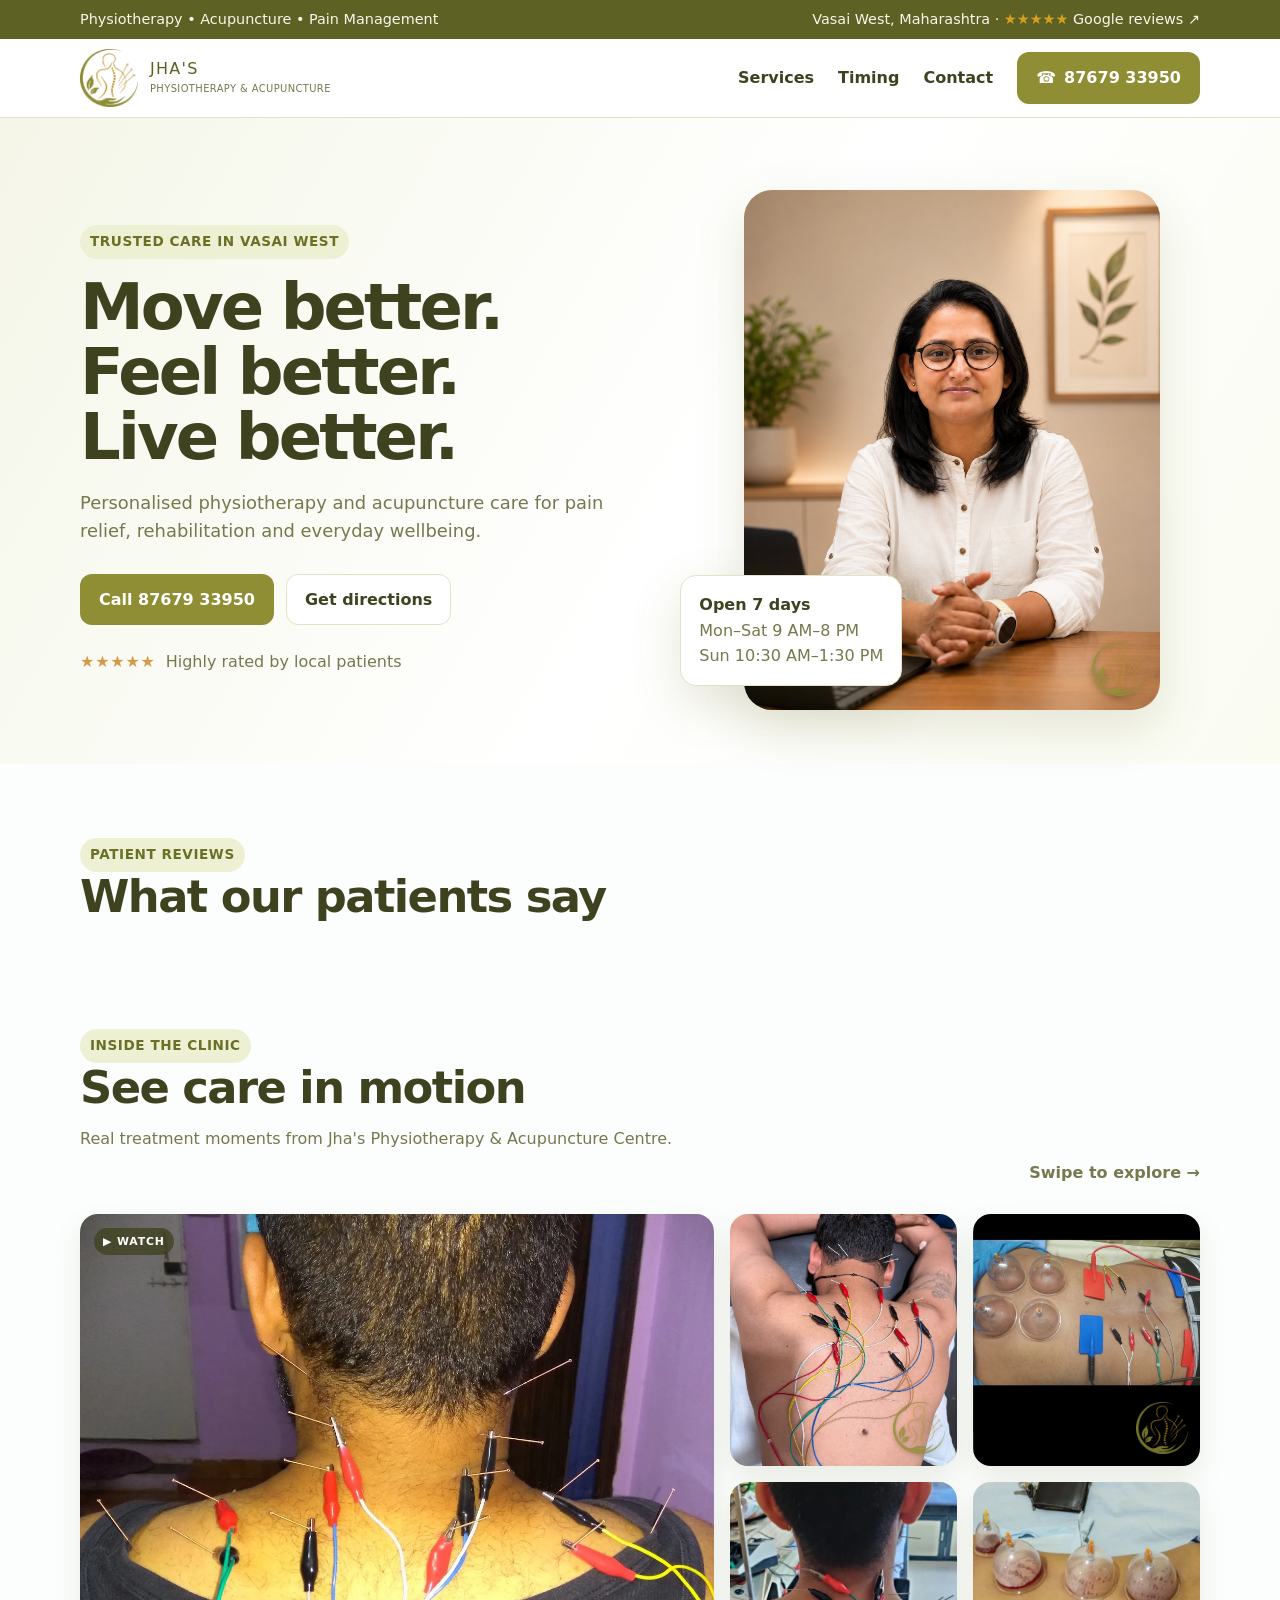
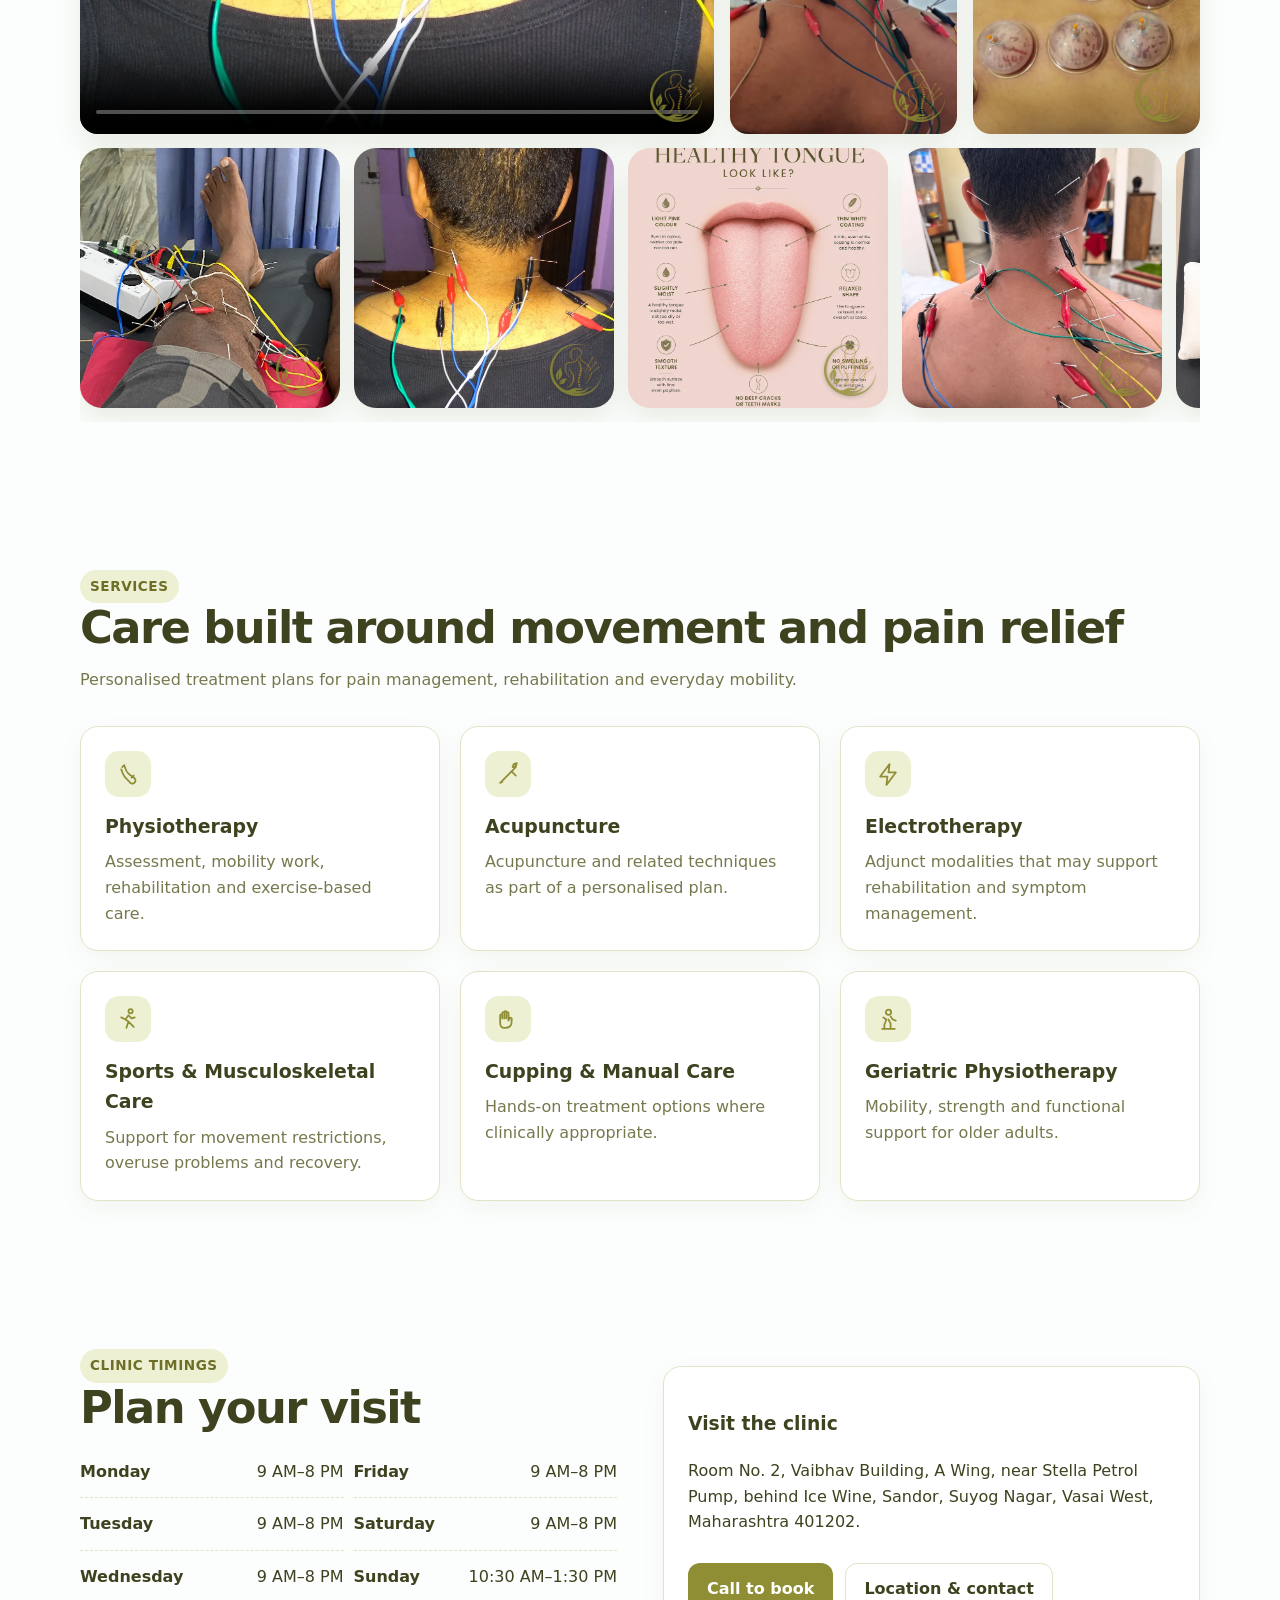
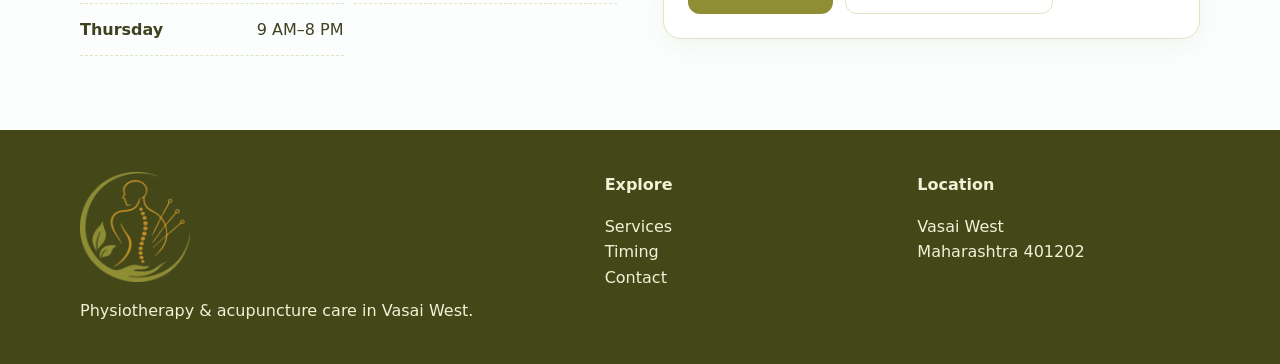
==== index.html @ 12ed9c81 "genesis" ====
<!doctype html><html lang="en"><head><meta charset="utf-8"><meta name="viewport" content="width=device-width,initial-scale=1"><title>Jha's Physiotherapy & Acupuncture Centre | Vasai West</title><meta name="description" content="Physiotherapy, acupuncture and pain management care in Vasai West."><link rel="icon" href="assets/jha-logo.png"><link rel="stylesheet" href="assets/styles.css"><style>@keyframes phone-pulse{0%,100%{transform:scale(1) rotate(0)}50%{transform:scale(1.12) rotate(-8deg)}}.call-icon{display:inline-block;animation:phone-pulse 1.8s ease-in-out infinite}</style></head><body>
<div class="topbar"><div class="container"><span>Physiotherapy • Acupuncture • Pain Management</span><span>Vasai West, Maharashtra · <a href="https://www.google.com/maps/search/?api=1&query=Jha%27s+Physiotherapy+%26+Acupuncture+Centre%2C+Vasai+West" target="_blank" rel="noopener" aria-label="Read live Google reviews"><b style="color:#d6a01f">★★★★★</b> Google reviews ↗</a></span></div></div><header class="nav"><div class="container"><a class="brand" href="index.html"><img src="assets/jha-logo.png" alt="Jha's Physiotherapy & Acupuncture Centre"><span>JHA'S<br><small>PHYSIOTHERAPY & ACUPUNCTURE</small></span></a><nav><a href="#services">Services</a><a href="#hours">Timing</a><a href="contact.html">Contact</a><a class="btn primary" href="tel:+918767933950" aria-label="Call 87679 33950"><span class="call-icon" aria-hidden="true">☎</span> 87679 33950</a></nav></div></header>
<main><section class="hero"><div class="container hero-grid"><div><span class="eyebrow">Trusted care in Vasai West</span><h1>Move better.<br>Feel better.<br>Live better.</h1><p>Personalised physiotherapy and acupuncture care for pain relief, rehabilitation and everyday wellbeing.</p><div class="actions"><a class="btn primary" href="tel:+918767933950">Call 87679 33950</a><a class="btn secondary" href="https://www.google.com/maps/dir/?api=1&destination=Jha%27s+Physiotherapy+%26+Acupuncture+Centre%2C+Vasai+West" target="_blank" rel="noopener">Get directions</a></div><div class="rating"><strong>★★★★★</strong><span>Highly rated by local patients</span></div></div><div class="hero-media"><div class="media-frame"><img src="assets/founder.webp" alt="Founder of Jha's Physiotherapy & Acupuncture Centre" style="width:100%;height:520px;object-fit:cover;border-radius:28px;box-shadow:var(--shadow)"><img class="watermark" src="assets/jha-logo.png" alt="" aria-hidden="true"></div><div class="badge"><b>Open 7 days</b><br><span>Mon–Sat 9 AM–8 PM<br>Sun 10:30 AM–1:30 PM</span></div></div></div></section>
<section class="section" style="padding-bottom:20px"><div class="container"><span class="eyebrow">Patient reviews</span><h2>What our patients say</h2><div class="sk-ww-google-reviews" data-embed-id="25709349"></div><script src="https://widgets.sociablekit.com/google-reviews/widget.js" defer></script></div></section>

<section class="section media-experience"><div class="container"><div class="media-intro"><div><span class="eyebrow">Inside the clinic</span><h2>See care in motion</h2><p class="lead">Real treatment moments from Jha's Physiotherapy & Acupuncture Centre.</p></div><span class="media-hint">Swipe to explore →</span></div><div class="media-feature-grid"><div class="media-feature-video"><div class="collage-tile video-tile"><video autoplay muted loop controls playsinline preload="metadata" poster="assets/unnamed (6).webp" src="assets/video1.mp4"></video><img class="watermark" src="assets/jha-logo.png" alt="" aria-hidden="true"></div></div><div class="media-feature-images"><div class="collage-tile"><img src="assets/unnamed (1).webp" alt="Clinic treatment photo 1"><img class="watermark" src="assets/jha-logo.png" alt="" aria-hidden="true"></div><div class="collage-tile"><img src="assets/unnamed (2).webp" alt="Clinic treatment photo 2"><img class="watermark" src="assets/jha-logo.png" alt="" aria-hidden="true"></div><div class="collage-tile"><img src="assets/unnamed (3).webp" alt="Clinic treatment photo 3"><img class="watermark" src="assets/jha-logo.png" alt="" aria-hidden="true"></div><div class="collage-tile"><img src="assets/unnamed (4).webp" alt="Clinic treatment photo 4"><img class="watermark" src="assets/jha-logo.png" alt="" aria-hidden="true"></div></div></div><div class="media-rail"><div class="collage-tile"><img src="assets/unnamed (5).webp" alt="Clinic treatment photo 5"><img class="watermark" src="assets/jha-logo.png" alt="" aria-hidden="true"></div><div class="collage-tile"><img src="assets/unnamed (6).webp" alt="Clinic treatment photo 6"><img class="watermark" src="assets/jha-logo.png" alt="" aria-hidden="true"></div><div class="collage-tile"><img src="assets/unnamed (7).webp" alt="Clinic treatment photo 7"><img class="watermark" src="assets/jha-logo.png" alt="" aria-hidden="true"></div><div class="collage-tile"><img src="assets/unnamed (8).webp" alt="Clinic treatment photo 8"><img class="watermark" src="assets/jha-logo.png" alt="" aria-hidden="true"></div><div class="collage-tile"><img src="assets/unnamed (9).webp" alt="Clinic treatment photo 9"><img class="watermark" src="assets/jha-logo.png" alt="" aria-hidden="true"></div><div class="collage-tile"><img src="assets/unnamed (10).webp" alt="Clinic treatment photo 10"><img class="watermark" src="assets/jha-logo.png" alt="" aria-hidden="true"></div><div class="collage-tile"><img src="assets/unnamed (11).webp" alt="Clinic treatment photo 11"><img class="watermark" src="assets/jha-logo.png" alt="" aria-hidden="true"></div><div class="collage-tile"><img src="assets/unnamed (12).webp" alt="Clinic treatment photo 12"><img class="watermark" src="assets/jha-logo.png" alt="" aria-hidden="true"></div><div class="collage-tile"><img src="assets/unnamed (13).webp" alt="Clinic treatment photo 13"><img class="watermark" src="assets/jha-logo.png" alt="" aria-hidden="true"></div></div></div></section>
<section class="section" id="services"><div class="container"><span class="eyebrow">Services</span><h2>Care built around movement and pain relief</h2><p class="lead">Personalised treatment plans for pain management, rehabilitation and everyday mobility.</p><div class="grid3"><article class="card"><div class="icon"><svg viewBox="0 0 24 24" aria-hidden="true"><path d="M8 3c1 4 2 7 5 9l4 3a3 3 0 1 1-4 4l-4-4c-2-2-3-5-4-8M8 3l-2 2m9 10 2-2"/></svg></div><h3>Physiotherapy</h3><p>Assessment, mobility work, rehabilitation and exercise-based care.</p></article><article class="card"><div class="icon"><svg viewBox="0 0 24 24" aria-hidden="true"><path d="m5 19 14-14M8 16l-3 3m10-10 4 4M4 20l2-1m10-14 3-1 1-3-3 1-1 3"/></svg></div><h3>Acupuncture</h3><p>Acupuncture and related techniques as part of a personalised plan.</p></article><article class="card"><div class="icon"><svg viewBox="0 0 24 24" aria-hidden="true"><path d="m13 2-9 12h7l-1 8 9-12h-7l1-8Z"/></svg></div><h3>Electrotherapy</h3><p>Adjunct modalities that may support rehabilitation and symptom management.</p></article><article class="card"><div class="icon"><svg viewBox="0 0 24 24" aria-hidden="true"><circle cx="14" cy="4" r="2"/><path d="m12 8 3 3 3-1m-6-2-3 4 3 2m0 0-2 6m2-6 5 5m-8-7-4-2"/></svg></div><h3>Sports & Musculoskeletal Care</h3><p>Support for movement restrictions, overuse problems and recovery.</p></article><article class="card"><div class="icon"><svg viewBox="0 0 24 24" aria-hidden="true"><path d="M4 12V8a1 1 0 0 1 2 0v3m0-5a1 1 0 0 1 2 0v5m0-6a1 1 0 0 1 2 0v6m0-5a1 1 0 0 1 2 0v7m0 0 1-2a1 1 0 0 1 2 1v2c0 4-2 6-6 6h-1c-3 0-4-2-4-5v-3"/></svg></div><h3>Cupping & Manual Care</h3><p>Hands-on treatment options where clinically appropriate.</p></article><article class="card"><div class="icon"><svg viewBox="0 0 24 24" aria-hidden="true"><circle cx="12" cy="5" r="2.5"/><path d="M8 21v-4l2-5-3-2m7-1 2 3 3 1m-7-1 2 4v4M6 21h12"/></svg></div><h3>Geriatric Physiotherapy</h3><p>Mobility, strength and functional support for older adults.</p></article></div></div></section>
<section class="section" id="hours"><div class="container split"><div><span class="eyebrow">Clinic timings</span><h2>Plan your visit</h2><div class="hours"><div><div class="hour"><b>Monday</b><span>9 AM–8 PM</span></div><div class="hour"><b>Tuesday</b><span>9 AM–8 PM</span></div><div class="hour"><b>Wednesday</b><span>9 AM–8 PM</span></div><div class="hour"><b>Thursday</b><span>9 AM–8 PM</span></div></div><div><div class="hour"><b>Friday</b><span>9 AM–8 PM</span></div><div class="hour"><b>Saturday</b><span>9 AM–8 PM</span></div><div class="hour"><b>Sunday</b><span>10:30 AM–1:30 PM</span></div></div></div></div><div class="contact-card"><h3>Visit the clinic</h3><p>Room No. 2, Vaibhav Building, A Wing, near Stella Petrol Pump, behind Ice Wine, Sandor, Suyog Nagar, Vasai West, Maharashtra 401202.</p><div class="actions"><a class="btn primary" href="tel:+918767933950">Call to book</a><a class="btn secondary" href="contact.html">Location & contact</a></div></div></div></section></main>
<footer class="footer"><div class="container footer-grid"><div><img src="assets/jha-logo.png" alt="Jha's Physiotherapy" style="width:110px;height:110px;object-fit:contain"><p>Physiotherapy & acupuncture care in Vasai West.</p></div><div><b>Explore</b><p><a href="#services">Services</a><br><a href="#hours">Timing</a><br><a href="contact.html">Contact</a></p></div><div><b>Location</b><p>Vasai West<br>Maharashtra 401202</p></div></div></footer><div class="mobilebar"><a class="btn secondary" href="contact.html">Contact</a><a class="btn primary" href="tel:+918767933950">Call to book</a></div></body></html>
---- assets/styles.css ----
:root{--ink:#3f421f;--muted:#77784d;--brand:#8f8e34;--dark:#5e6124;--line:#e1e2c6;--shadow:0 18px 50px rgba(103,105,39,.16)}*{box-sizing:border-box}html{scroll-behavior:smooth}body{margin:0;font-family:Inter,ui-sans-serif,system-ui,-apple-system,"Segoe UI",sans-serif;color:var(--ink);background:#fbfefd;line-height:1.6}a{color:inherit;text-decoration:none}img{max-width:100%;display:block}.container{width:min(1120px,92%);margin:auto}.topbar{background:var(--dark);color:#f7f8eb;font-size:.9rem}.topbar .container{display:flex;justify-content:space-between;gap:18px;padding:8px 0;flex-wrap:wrap}.nav{position:sticky;top:0;background:rgba(255,255,255,.95);backdrop-filter:blur(10px);z-index:20;border-bottom:1px solid var(--line)}.nav .container{height:78px;display:flex;align-items:center;justify-content:space-between;gap:20px}.brand{display:flex;align-items:center;gap:12px}.brand img{width:58px;height:58px;object-fit:contain}.brand span{font-size:1rem;line-height:1.15;letter-spacing:.08em;color:var(--dark)}.brand small{font-size:.62rem;letter-spacing:.04em;color:var(--muted)}.nav nav{display:flex;align-items:center;gap:24px;font-weight:700}.btn{display:inline-flex;align-items:center;justify-content:center;padding:12px 18px;border-radius:12px;font-weight:800;border:1px solid transparent}.btn.primary{background:var(--brand);color:#fff}.btn.primary:hover{background:var(--dark)}.btn.secondary{background:#fff;border-color:var(--line)}.hero{padding:72px 0 54px;background:linear-gradient(120deg,#f5f6e8,#fff 55%,#fafbf1)}.hero.compact{padding-bottom:44px}.hero-grid{display:grid;grid-template-columns:1.07fr .93fr;gap:54px;align-items:center}.eyebrow{display:inline-block;background:#eef0d4;color:#6d6f27;padding:6px 10px;border-radius:999px;font-size:.85rem;font-weight:900;letter-spacing:.04em;text-transform:uppercase}.hero h1{font-size:clamp(2.5rem,5vw,4.8rem);line-height:1.02;margin:16px 0 18px;letter-spacing:-.045em}.hero p{font-size:1.12rem;color:var(--muted);max-width:660px}.actions{display:flex;gap:12px;flex-wrap:wrap;margin-top:28px}.rating{display:flex;gap:10px;align-items:center;margin-top:24px;color:var(--muted)}.rating strong{color:#d29a4a;letter-spacing:.05em}.hero-media{position:relative;min-height:520px;display:grid;place-items:center}.clinic-photo-link{width:100%;min-height:520px;border:1px solid #d9dbb5;border-radius:28px;background:linear-gradient(145deg,#eef0d4,#fbfcf3);display:flex;flex-direction:column;align-items:center;justify-content:center;gap:8px;padding:32px;text-align:center;box-shadow:var(--shadow)}.clinic-photo-link span:not(.photo-mark){color:var(--muted)}.clinic-photo-link.wide{min-height:420px}.photo-mark{display:grid;place-items:center;width:82px;height:82px;border-radius:50%;background:#8f8e34;color:#fff;font:700 3rem Georgia,serif;margin-bottom:12px}.badge{position:absolute;left:-24px;bottom:24px;background:#fff;border:1px solid var(--line);box-shadow:var(--shadow);padding:16px 18px;border-radius:16px;max-width:245px}.badge span{color:var(--muted)}.section{padding:74px 0}.section.alt{background:#fafbf1}.section h2{font-size:clamp(2rem,3.5vw,3.1rem);line-height:1.1;margin:0 0 14px;letter-spacing:-.035em}.lead{color:var(--muted);max-width:760px;margin:0 0 34px}.collage{display:grid;grid-template-columns:repeat(12,1fr);grid-auto-rows:82px;gap:14px;margin-top:28px}.collage-tile{position:relative;overflow:hidden;border-radius:22px;background:#eef0d4;box-shadow:0 12px 28px rgba(103,105,39,.12);isolation:isolate}.collage-tile img:first-child,.collage-tile video{width:100%;height:100%;object-fit:cover;transition:transform .45s ease}.collage-tile:hover img:first-child,.collage-tile:hover video{transform:scale(1.06)}.collage-tile:first-child{grid-column:span 5;grid-row:span 4}.collage-tile:nth-child(2){grid-column:span 3;grid-row:span 3}.collage-tile:nth-child(3){grid-column:span 4;grid-row:span 3}.collage-tile:nth-child(4){grid-column:span 3;grid-row:span 2}.collage-tile:nth-child(5),.collage-tile:nth-child(6){grid-column:span 4;grid-row:span 3}.collage-tile:nth-child(7){grid-column:span 5;grid-row:span 3}.collage-tile:nth-child(8),.collage-tile:nth-child(9),.collage-tile:nth-child(10){grid-column:span 3;grid-row:span 2}.collage-tile:nth-child(n+11){grid-column:span 4;grid-row:span 2}.collage-tile .watermark{position:absolute;right:12px;bottom:12px;width:52px!important;height:52px!important;object-fit:contain!important;opacity:.55;filter:drop-shadow(0 1px 2px rgba(0,0,0,.25));pointer-events:none}.collage-tile.video-tile:before{content:'▶  WATCH';position:absolute;left:14px;top:14px;z-index:2;padding:5px 9px;border-radius:999px;background:rgba(63,66,31,.78);color:#fff;font-size:.68rem;font-weight:800;letter-spacing:.08em;pointer-events:none}.grid3{display:grid;grid-template-columns:repeat(3,1fr);gap:20px}.card,.contact-card{background:#fff;border:1px solid var(--line);border-radius:18px;padding:24px;box-shadow:0 8px 24px rgba(100,100,30,.06)}.card .icon{width:46px;height:46px;border-radius:14px;background:#eef0d4;display:grid;place-items:center;margin-bottom:14px}.card .icon svg{width:25px;height:25px;fill:none;stroke:var(--brand);stroke-width:1.7;stroke-linecap:round;stroke-linejoin:round}.card h3{margin:4px 0 8px;font-size:1.18rem}.card p,.contact-item span{margin:0;color:var(--muted)}.split{display:grid;grid-template-columns:1fr 1fr;gap:46px;align-items:center}.checks{display:grid;grid-template-columns:1fr 1fr;gap:12px;margin-top:22px}.check{padding:14px 16px;border:1px solid var(--line);background:#fff;border-radius:12px;font-weight:700}.hours{display:grid;grid-template-columns:repeat(2,1fr);gap:10px}.hour{display:flex;justify-content:space-between;padding:13px 0;border-bottom:1px dashed var(--line)}.cta{background:#6d6f27;color:#fff;border-radius:26px;padding:38px;display:flex;align-items:center;justify-content:space-between;gap:28px}.cta h2{margin:0;color:#fff}.cta p{color:#f4f5da;margin:8px 0 0}.footer{background:#444718;color:#f1f2d6;padding:42px 0 24px}.footer-grid{display:grid;grid-template-columns:1.4fr .8fr .8fr;gap:30px}.map{width:100%;height:460px;border:0;border-radius:20px;box-shadow:var(--shadow)}.contact-grid{display:grid;grid-template-columns:.85fr 1.15fr;gap:28px}.contact-card h2{font-size:2rem}.contact-item{padding:16px 0;border-bottom:1px solid var(--line)}.phone{color:var(--brand);font-weight:800}.notice{margin-top:18px;background:#fafbf1;border:1px solid #d9dbb5;padding:14px 16px;border-radius:12px;color:#6d6f27;font-size:.92rem}.mobilebar{display:none}.media-frame{position:relative}.media-frame>.watermark{position:absolute;right:14px;bottom:14px;width:54px!important;height:54px!important;object-fit:contain!important;opacity:.55;filter:drop-shadow(0 1px 2px rgba(0,0,0,.2));pointer-events:none}.media-intro{display:flex;align-items:end;justify-content:space-between;gap:24px}.media-hint{color:var(--muted);font-weight:800}.media-stage{height:520px;margin:28px 0 14px}.media-stage .collage-tile{height:100%;border-radius:28px}.media-stage .collage-tile img:first-child,.media-stage .collage-tile video{width:100%;height:100%;object-fit:cover}.media-rail{display:flex;gap:14px;overflow-x:auto;scroll-snap-type:x mandatory;scrollbar-width:thin;padding:0 0 14px}.media-rail .collage-tile{flex:0 0 260px;height:260px;scroll-snap-align:start}.media-rail .collage-tile img:first-child,.media-rail .collage-tile video{width:100%;height:100%;object-fit:cover}.media-rail .collage-tile.video-tile{flex-basis:360px}.media-rail .collage-tile:nth-child(n){grid-column:auto;grid-row:auto}.media-frame>img:first-child,.collage-tile>img:first-child{transition:transform .45s ease}.hero-media .media-frame>img:first-child{filter:none}.media-frame:hover>img:first-child,.collage-tile:hover>img:first-child{transform:scale(1.02)}.media-feature-grid{display:grid;grid-template-columns:1.35fr 1fr;gap:14px;margin-top:28px;height:520px}.media-feature-video{height:100%}.media-feature-video .collage-tile{height:100%;border-radius:28px}.media-feature-images{display:grid;grid-template-columns:1fr 1fr;grid-template-rows:1fr 1fr;gap:14px;height:100%;min-height:0}.media-feature-images .collage-tile:nth-child(n){grid-column:auto;grid-row:auto;height:100%;min-height:0}.media-feature-images .collage-tile img:first-child{display:block;width:100%;height:100%;object-fit:cover}.media-feature-images .collage-tile{min-height:0}.media-feature-grid .collage-tile img:first-child,.media-feature-grid .collage-tile video{width:100%;height:100%;object-fit:cover}.media-rail{display:flex;gap:14px;overflow-x:auto;scroll-snap-type:x mandatory;scrollbar-width:thin;padding:14px 0}.media-rail .collage-tile{flex:0 0 260px;height:260px;scroll-snap-align:start}.media-rail .collage-tile.video-tile{flex-basis:360px}.media-rail .collage-tile img:first-child,.media-rail .collage-tile video{width:100%;height:100%;object-fit:cover}.media-feature-grid .collage-tile .watermark,.media-rail .collage-tile .watermark{position:absolute;right:12px;bottom:12px;width:52px!important;height:52px!important;object-fit:contain!important;opacity:.55;filter:drop-shadow(0 1px 2px rgba(0,0,0,.25));pointer-events:none}@media(max-width:860px){.nav nav a:not(.btn){display:none}.hero-grid,.split,.contact-grid,.footer-grid{grid-template-columns:1fr}.hero{padding-top:48px}.hero-media{min-height:390px}.clinic-photo-link{min-height:390px}.badge{left:12px}.media-intro{display:block}.media-hint{display:block;margin-top:-20px;margin-bottom:18px}.media-feature-grid{grid-template-columns:1fr;height:auto}.media-feature-video{height:360px}.media-feature-images{grid-template-columns:1fr 1fr;height:360px}.media-rail .collage-tile{flex-basis:220px;height:220px}.media-rail .collage-tile.video-tile{flex-basis:280px}.grid3{grid-template-columns:1fr}.checks,.hours{grid-template-columns:1fr}.cta{align-items:flex-start;flex-direction:column}.mobilebar{display:flex;position:fixed;bottom:0;left:0;right:0;background:#fff;border-top:1px solid var(--line);z-index:30;padding:10px;gap:8px}.mobilebar .btn{flex:1;padding:11px 10px}.footer{padding-bottom:90px}}
















.media-feature-grid{display:flex!important;align-items:stretch;height:520px!important;gap:16px}.media-feature-video{flex:1.35 1 0;height:100%!important;min-width:0}.media-feature-video>.collage-tile{height:100%!important;grid-column:auto!important;grid-row:auto!important}.media-feature-images{flex:1 1 0;display:grid!important;grid-template-columns:repeat(2,minmax(0,1fr))!important;grid-template-rows:repeat(2,minmax(0,1fr))!important;gap:16px;height:100%!important;min-width:0}.media-feature-images>.collage-tile{height:auto!important;min-width:0!important;min-height:0!important;grid-column:auto!important;grid-row:auto!important}.media-feature-images>.collage-tile>img:first-child{width:100%!important;height:100%!important;object-fit:cover!important}.media-feature-grid .collage-tile,.media-feature-images .collage-tile{border-radius:18px}@media(max-width:860px){.media-feature-grid{display:flex!important;flex-direction:column;height:auto!important}.media-feature-video{height:360px!important;flex:none}.media-feature-images{height:360px!important;flex:none;gap:10px}.media-feature-images>.collage-tile{height:auto!important}}
.media-frame>.watermark,.collage-tile .watermark{opacity:.82!important;filter:drop-shadow(0 2px 3px rgba(0,0,0,.42))}
.nav .btn .call-icon{margin-right:8px}
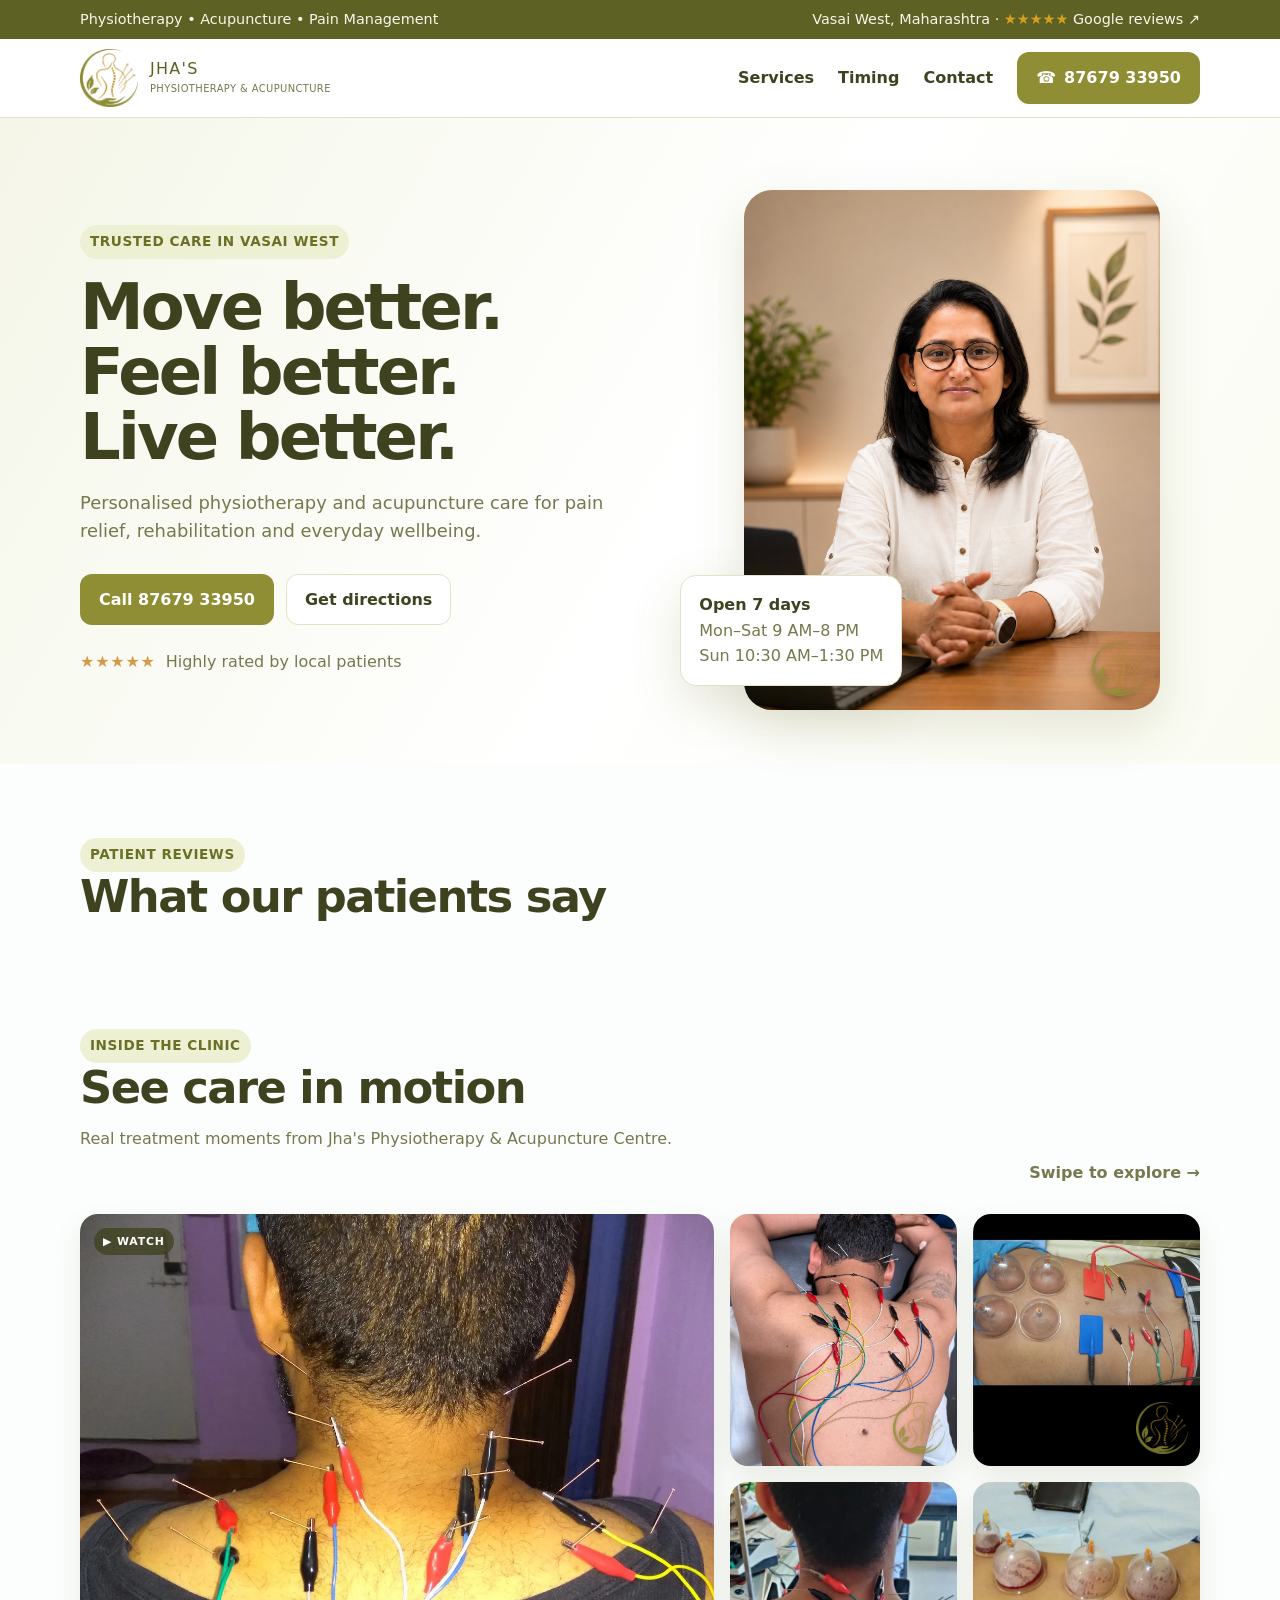
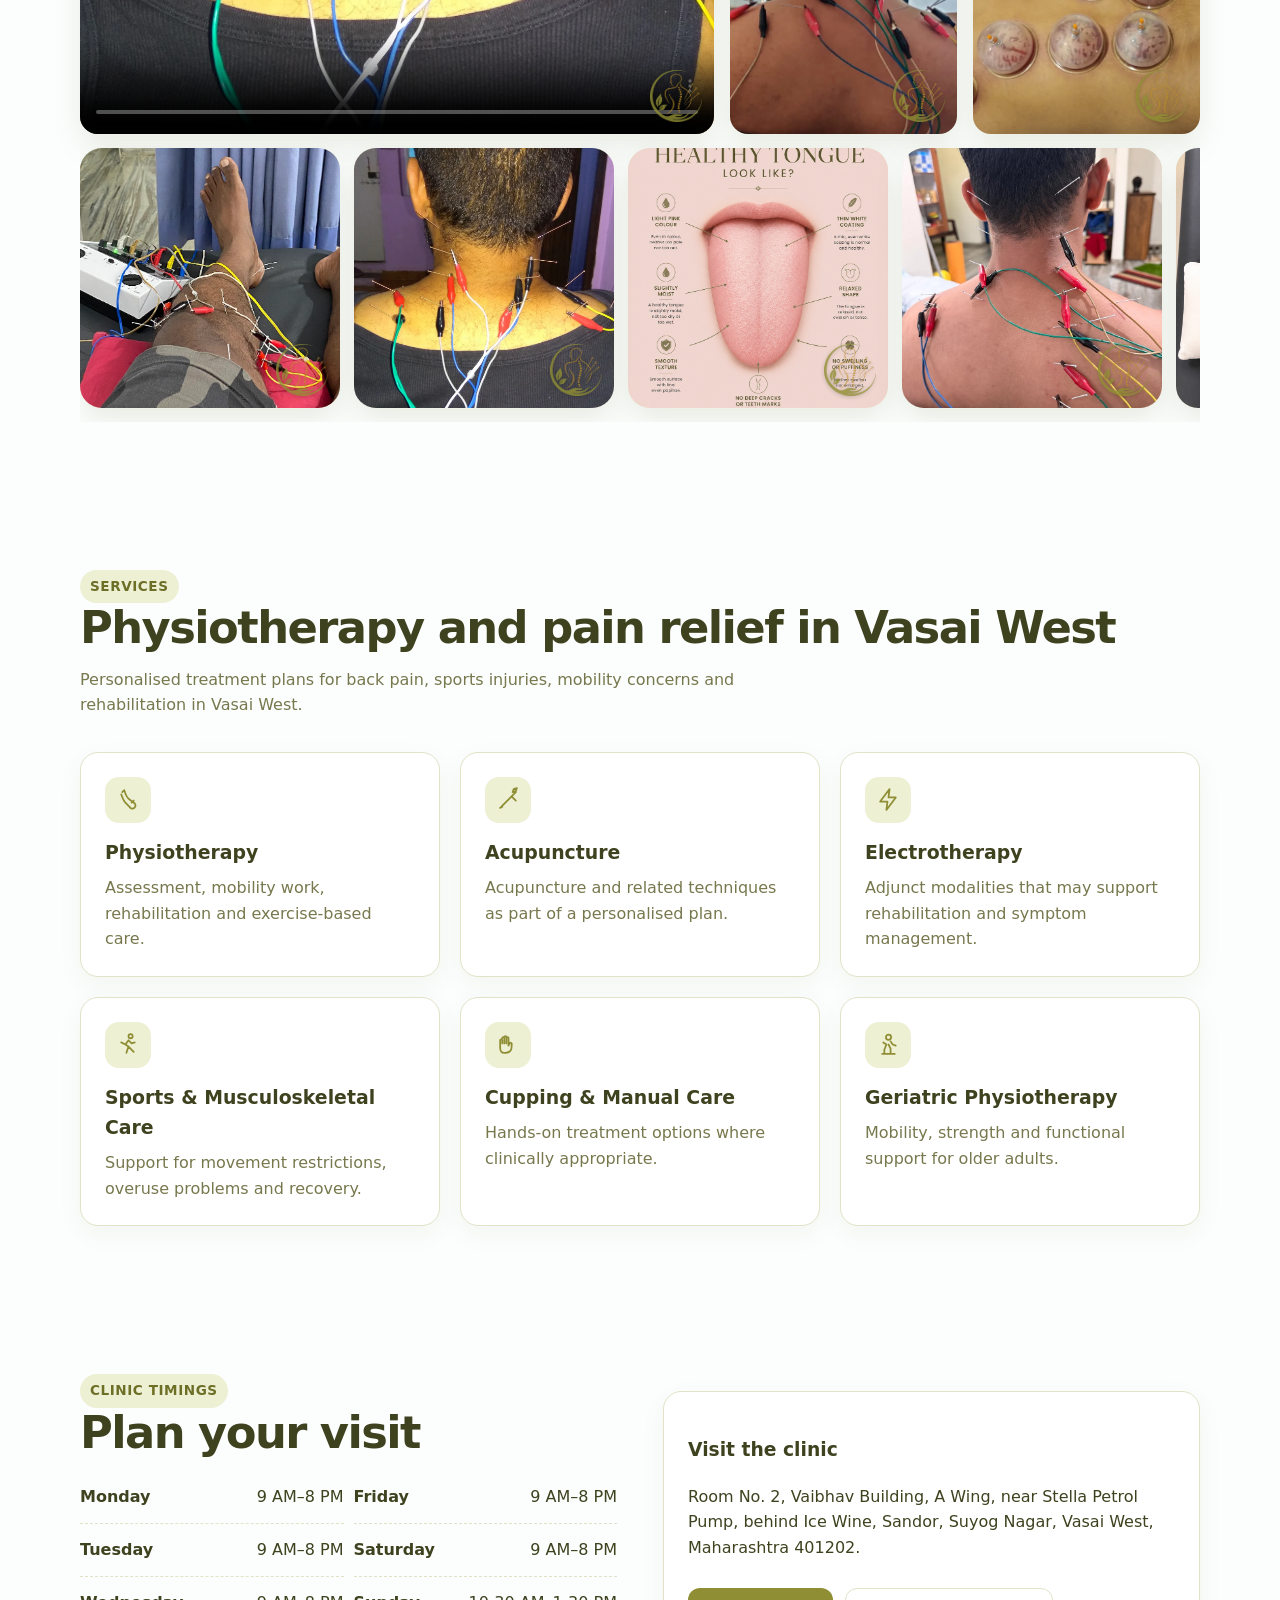
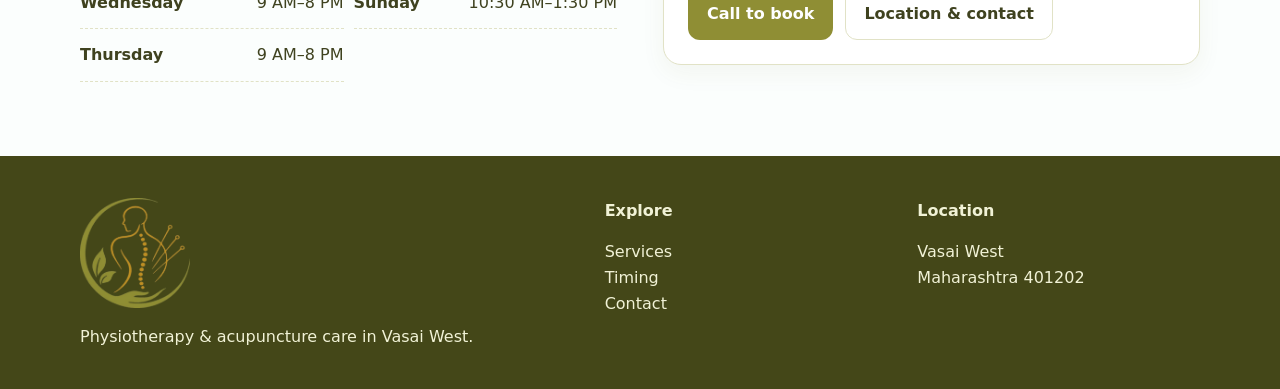
==== commit 3e9aa759: "added seo" ====
--- a/index.html
+++ b/index.html
@@ -1,10 +1,10 @@
-<!doctype html><html lang="en"><head><meta charset="utf-8"><meta name="viewport" content="width=device-width,initial-scale=1"><title>Jha's Physiotherapy & Acupuncture Centre | Vasai West</title><meta name="description" content="Physiotherapy, acupuncture and pain management care in Vasai West."><link rel="icon" href="assets/jha-logo.png"><link rel="stylesheet" href="assets/styles.css"><style>@keyframes phone-pulse{0%,100%{transform:scale(1) rotate(0)}50%{transform:scale(1.12) rotate(-8deg)}}.call-icon{display:inline-block;animation:phone-pulse 1.8s ease-in-out infinite}</style></head><body>
+<!doctype html><html lang="en"><head><meta charset="utf-8"><meta name="viewport" content="width=device-width,initial-scale=1"><title>Jha's Physiotherapy & Acupuncture Centre | Physiotherapist in Vasai West</title><meta name="description" content="Jha's Physiotherapy & Acupuncture Centre provides physiotherapy, acupuncture, pain relief and rehabilitation in Vasai West, Vasai-Virar, Mumbai."><link rel="canonical" href="https://jha.clinic/"><link rel="icon" href="assets/jha-logo.png"><link rel="stylesheet" href="assets/styles.css"><style>@keyframes phone-pulse{0%,100%{transform:scale(1) rotate(0)}50%{transform:scale(1.12) rotate(-8deg)}}.call-icon{display:inline-block;animation:phone-pulse 1.8s ease-in-out infinite}</style><meta name="robots" content="index,follow"><meta property="og:title" content="Jha's Physiotherapy & Acupuncture Centre | Vasai West"><meta property="og:description" content="Physiotherapy, acupuncture, pain relief and rehabilitation in Vasai West, Vasai-Virar, Mumbai."><meta property="og:type" content="website"><script type="application/ld+json">{"@context":"https://schema.org","@type":"MedicalClinic","name":"Jha's Physiotherapy & Acupuncture Centre","description":"Physiotherapy, acupuncture, pain relief and rehabilitation clinic in Vasai West.","telephone":"+91-8767933950","address":{"@type":"PostalAddress","streetAddress":"Room No. 2, Vaibhav Building, A Wing, near Stella Petrol Pump, behind Ice Wine, Sandor, Suyog Nagar","addressLocality":"Vasai West","addressRegion":"Maharashtra","postalCode":"401202","addressCountry":"IN"},"areaServed":["Vasai West","Vasai-Virar","Mumbai"],"medicalSpecialty":"Physiotherapy","openingHours":["Mo-Sa 09:00-20:00","Su 10:30-13:30"]}</script></head><body>
 <div class="topbar"><div class="container"><span>Physiotherapy • Acupuncture • Pain Management</span><span>Vasai West, Maharashtra · <a href="https://www.google.com/maps/search/?api=1&query=Jha%27s+Physiotherapy+%26+Acupuncture+Centre%2C+Vasai+West" target="_blank" rel="noopener" aria-label="Read live Google reviews"><b style="color:#d6a01f">★★★★★</b> Google reviews ↗</a></span></div></div><header class="nav"><div class="container"><a class="brand" href="index.html"><img src="assets/jha-logo.png" alt="Jha's Physiotherapy & Acupuncture Centre"><span>JHA'S<br><small>PHYSIOTHERAPY & ACUPUNCTURE</small></span></a><nav><a href="#services">Services</a><a href="#hours">Timing</a><a href="contact.html">Contact</a><a class="btn primary" href="tel:+918767933950" aria-label="Call 87679 33950"><span class="call-icon" aria-hidden="true">☎</span> 87679 33950</a></nav></div></header>
 <main><section class="hero"><div class="container hero-grid"><div><span class="eyebrow">Trusted care in Vasai West</span><h1>Move better.<br>Feel better.<br>Live better.</h1><p>Personalised physiotherapy and acupuncture care for pain relief, rehabilitation and everyday wellbeing.</p><div class="actions"><a class="btn primary" href="tel:+918767933950">Call 87679 33950</a><a class="btn secondary" href="https://www.google.com/maps/dir/?api=1&destination=Jha%27s+Physiotherapy+%26+Acupuncture+Centre%2C+Vasai+West" target="_blank" rel="noopener">Get directions</a></div><div class="rating"><strong>★★★★★</strong><span>Highly rated by local patients</span></div></div><div class="hero-media"><div class="media-frame"><img src="assets/founder.webp" alt="Founder of Jha's Physiotherapy & Acupuncture Centre" style="width:100%;height:520px;object-fit:cover;border-radius:28px;box-shadow:var(--shadow)"><img class="watermark" src="assets/jha-logo.png" alt="" aria-hidden="true"></div><div class="badge"><b>Open 7 days</b><br><span>Mon–Sat 9 AM–8 PM<br>Sun 10:30 AM–1:30 PM</span></div></div></div></section>
 <section class="section" style="padding-bottom:20px"><div class="container"><span class="eyebrow">Patient reviews</span><h2>What our patients say</h2><div class="sk-ww-google-reviews" data-embed-id="25709349"></div><script src="https://widgets.sociablekit.com/google-reviews/widget.js" defer></script></div></section>
 
 <section class="section media-experience"><div class="container"><div class="media-intro"><div><span class="eyebrow">Inside the clinic</span><h2>See care in motion</h2><p class="lead">Real treatment moments from Jha's Physiotherapy & Acupuncture Centre.</p></div><span class="media-hint">Swipe to explore →</span></div><div class="media-feature-grid"><div class="media-feature-video"><div class="collage-tile video-tile"><video autoplay muted loop controls playsinline preload="metadata" poster="assets/unnamed (6).webp" src="assets/video1.mp4"></video><img class="watermark" src="assets/jha-logo.png" alt="" aria-hidden="true"></div></div><div class="media-feature-images"><div class="collage-tile"><img src="assets/unnamed (1).webp" alt="Clinic treatment photo 1"><img class="watermark" src="assets/jha-logo.png" alt="" aria-hidden="true"></div><div class="collage-tile"><img src="assets/unnamed (2).webp" alt="Clinic treatment photo 2"><img class="watermark" src="assets/jha-logo.png" alt="" aria-hidden="true"></div><div class="collage-tile"><img src="assets/unnamed (3).webp" alt="Clinic treatment photo 3"><img class="watermark" src="assets/jha-logo.png" alt="" aria-hidden="true"></div><div class="collage-tile"><img src="assets/unnamed (4).webp" alt="Clinic treatment photo 4"><img class="watermark" src="assets/jha-logo.png" alt="" aria-hidden="true"></div></div></div><div class="media-rail"><div class="collage-tile"><img src="assets/unnamed (5).webp" alt="Clinic treatment photo 5"><img class="watermark" src="assets/jha-logo.png" alt="" aria-hidden="true"></div><div class="collage-tile"><img src="assets/unnamed (6).webp" alt="Clinic treatment photo 6"><img class="watermark" src="assets/jha-logo.png" alt="" aria-hidden="true"></div><div class="collage-tile"><img src="assets/unnamed (7).webp" alt="Clinic treatment photo 7"><img class="watermark" src="assets/jha-logo.png" alt="" aria-hidden="true"></div><div class="collage-tile"><img src="assets/unnamed (8).webp" alt="Clinic treatment photo 8"><img class="watermark" src="assets/jha-logo.png" alt="" aria-hidden="true"></div><div class="collage-tile"><img src="assets/unnamed (9).webp" alt="Clinic treatment photo 9"><img class="watermark" src="assets/jha-logo.png" alt="" aria-hidden="true"></div><div class="collage-tile"><img src="assets/unnamed (10).webp" alt="Clinic treatment photo 10"><img class="watermark" src="assets/jha-logo.png" alt="" aria-hidden="true"></div><div class="collage-tile"><img src="assets/unnamed (11).webp" alt="Clinic treatment photo 11"><img class="watermark" src="assets/jha-logo.png" alt="" aria-hidden="true"></div><div class="collage-tile"><img src="assets/unnamed (12).webp" alt="Clinic treatment photo 12"><img class="watermark" src="assets/jha-logo.png" alt="" aria-hidden="true"></div><div class="collage-tile"><img src="assets/unnamed (13).webp" alt="Clinic treatment photo 13"><img class="watermark" src="assets/jha-logo.png" alt="" aria-hidden="true"></div></div></div></section>
-<section class="section" id="services"><div class="container"><span class="eyebrow">Services</span><h2>Care built around movement and pain relief</h2><p class="lead">Personalised treatment plans for pain management, rehabilitation and everyday mobility.</p><div class="grid3"><article class="card"><div class="icon"><svg viewBox="0 0 24 24" aria-hidden="true"><path d="M8 3c1 4 2 7 5 9l4 3a3 3 0 1 1-4 4l-4-4c-2-2-3-5-4-8M8 3l-2 2m9 10 2-2"/></svg></div><h3>Physiotherapy</h3><p>Assessment, mobility work, rehabilitation and exercise-based care.</p></article><article class="card"><div class="icon"><svg viewBox="0 0 24 24" aria-hidden="true"><path d="m5 19 14-14M8 16l-3 3m10-10 4 4M4 20l2-1m10-14 3-1 1-3-3 1-1 3"/></svg></div><h3>Acupuncture</h3><p>Acupuncture and related techniques as part of a personalised plan.</p></article><article class="card"><div class="icon"><svg viewBox="0 0 24 24" aria-hidden="true"><path d="m13 2-9 12h7l-1 8 9-12h-7l1-8Z"/></svg></div><h3>Electrotherapy</h3><p>Adjunct modalities that may support rehabilitation and symptom management.</p></article><article class="card"><div class="icon"><svg viewBox="0 0 24 24" aria-hidden="true"><circle cx="14" cy="4" r="2"/><path d="m12 8 3 3 3-1m-6-2-3 4 3 2m0 0-2 6m2-6 5 5m-8-7-4-2"/></svg></div><h3>Sports & Musculoskeletal Care</h3><p>Support for movement restrictions, overuse problems and recovery.</p></article><article class="card"><div class="icon"><svg viewBox="0 0 24 24" aria-hidden="true"><path d="M4 12V8a1 1 0 0 1 2 0v3m0-5a1 1 0 0 1 2 0v5m0-6a1 1 0 0 1 2 0v6m0-5a1 1 0 0 1 2 0v7m0 0 1-2a1 1 0 0 1 2 1v2c0 4-2 6-6 6h-1c-3 0-4-2-4-5v-3"/></svg></div><h3>Cupping & Manual Care</h3><p>Hands-on treatment options where clinically appropriate.</p></article><article class="card"><div class="icon"><svg viewBox="0 0 24 24" aria-hidden="true"><circle cx="12" cy="5" r="2.5"/><path d="M8 21v-4l2-5-3-2m7-1 2 3 3 1m-7-1 2 4v4M6 21h12"/></svg></div><h3>Geriatric Physiotherapy</h3><p>Mobility, strength and functional support for older adults.</p></article></div></div></section>
+<section class="section" id="services"><div class="container"><span class="eyebrow">Services</span><h2>Physiotherapy and pain relief in Vasai West</h2><p class="lead">Personalised treatment plans for back pain, sports injuries, mobility concerns and rehabilitation in Vasai West.</p><div class="grid3"><article class="card"><div class="icon"><svg viewBox="0 0 24 24" aria-hidden="true"><path d="M8 3c1 4 2 7 5 9l4 3a3 3 0 1 1-4 4l-4-4c-2-2-3-5-4-8M8 3l-2 2m9 10 2-2"/></svg></div><h3>Physiotherapy</h3><p>Assessment, mobility work, rehabilitation and exercise-based care.</p></article><article class="card"><div class="icon"><svg viewBox="0 0 24 24" aria-hidden="true"><path d="m5 19 14-14M8 16l-3 3m10-10 4 4M4 20l2-1m10-14 3-1 1-3-3 1-1 3"/></svg></div><h3>Acupuncture</h3><p>Acupuncture and related techniques as part of a personalised plan.</p></article><article class="card"><div class="icon"><svg viewBox="0 0 24 24" aria-hidden="true"><path d="m13 2-9 12h7l-1 8 9-12h-7l1-8Z"/></svg></div><h3>Electrotherapy</h3><p>Adjunct modalities that may support rehabilitation and symptom management.</p></article><article class="card"><div class="icon"><svg viewBox="0 0 24 24" aria-hidden="true"><circle cx="14" cy="4" r="2"/><path d="m12 8 3 3 3-1m-6-2-3 4 3 2m0 0-2 6m2-6 5 5m-8-7-4-2"/></svg></div><h3>Sports & Musculoskeletal Care</h3><p>Support for movement restrictions, overuse problems and recovery.</p></article><article class="card"><div class="icon"><svg viewBox="0 0 24 24" aria-hidden="true"><path d="M4 12V8a1 1 0 0 1 2 0v3m0-5a1 1 0 0 1 2 0v5m0-6a1 1 0 0 1 2 0v6m0-5a1 1 0 0 1 2 0v7m0 0 1-2a1 1 0 0 1 2 1v2c0 4-2 6-6 6h-1c-3 0-4-2-4-5v-3"/></svg></div><h3>Cupping & Manual Care</h3><p>Hands-on treatment options where clinically appropriate.</p></article><article class="card"><div class="icon"><svg viewBox="0 0 24 24" aria-hidden="true"><circle cx="12" cy="5" r="2.5"/><path d="M8 21v-4l2-5-3-2m7-1 2 3 3 1m-7-1 2 4v4M6 21h12"/></svg></div><h3>Geriatric Physiotherapy</h3><p>Mobility, strength and functional support for older adults.</p></article></div></div></section>
 <section class="section" id="hours"><div class="container split"><div><span class="eyebrow">Clinic timings</span><h2>Plan your visit</h2><div class="hours"><div><div class="hour"><b>Monday</b><span>9 AM–8 PM</span></div><div class="hour"><b>Tuesday</b><span>9 AM–8 PM</span></div><div class="hour"><b>Wednesday</b><span>9 AM–8 PM</span></div><div class="hour"><b>Thursday</b><span>9 AM–8 PM</span></div></div><div><div class="hour"><b>Friday</b><span>9 AM–8 PM</span></div><div class="hour"><b>Saturday</b><span>9 AM–8 PM</span></div><div class="hour"><b>Sunday</b><span>10:30 AM–1:30 PM</span></div></div></div></div><div class="contact-card"><h3>Visit the clinic</h3><p>Room No. 2, Vaibhav Building, A Wing, near Stella Petrol Pump, behind Ice Wine, Sandor, Suyog Nagar, Vasai West, Maharashtra 401202.</p><div class="actions"><a class="btn primary" href="tel:+918767933950">Call to book</a><a class="btn secondary" href="contact.html">Location & contact</a></div></div></div></section></main>
 <footer class="footer"><div class="container footer-grid"><div><img src="assets/jha-logo.png" alt="Jha's Physiotherapy" style="width:110px;height:110px;object-fit:contain"><p>Physiotherapy & acupuncture care in Vasai West.</p></div><div><b>Explore</b><p><a href="#services">Services</a><br><a href="#hours">Timing</a><br><a href="contact.html">Contact</a></p></div><div><b>Location</b><p>Vasai West<br>Maharashtra 401202</p></div></div></footer><div class="mobilebar"><a class="btn secondary" href="contact.html">Contact</a><a class="btn primary" href="tel:+918767933950">Call to book</a></div></body></html>
 
@@ -23,5 +23,3 @@
 
 
 
-
-
